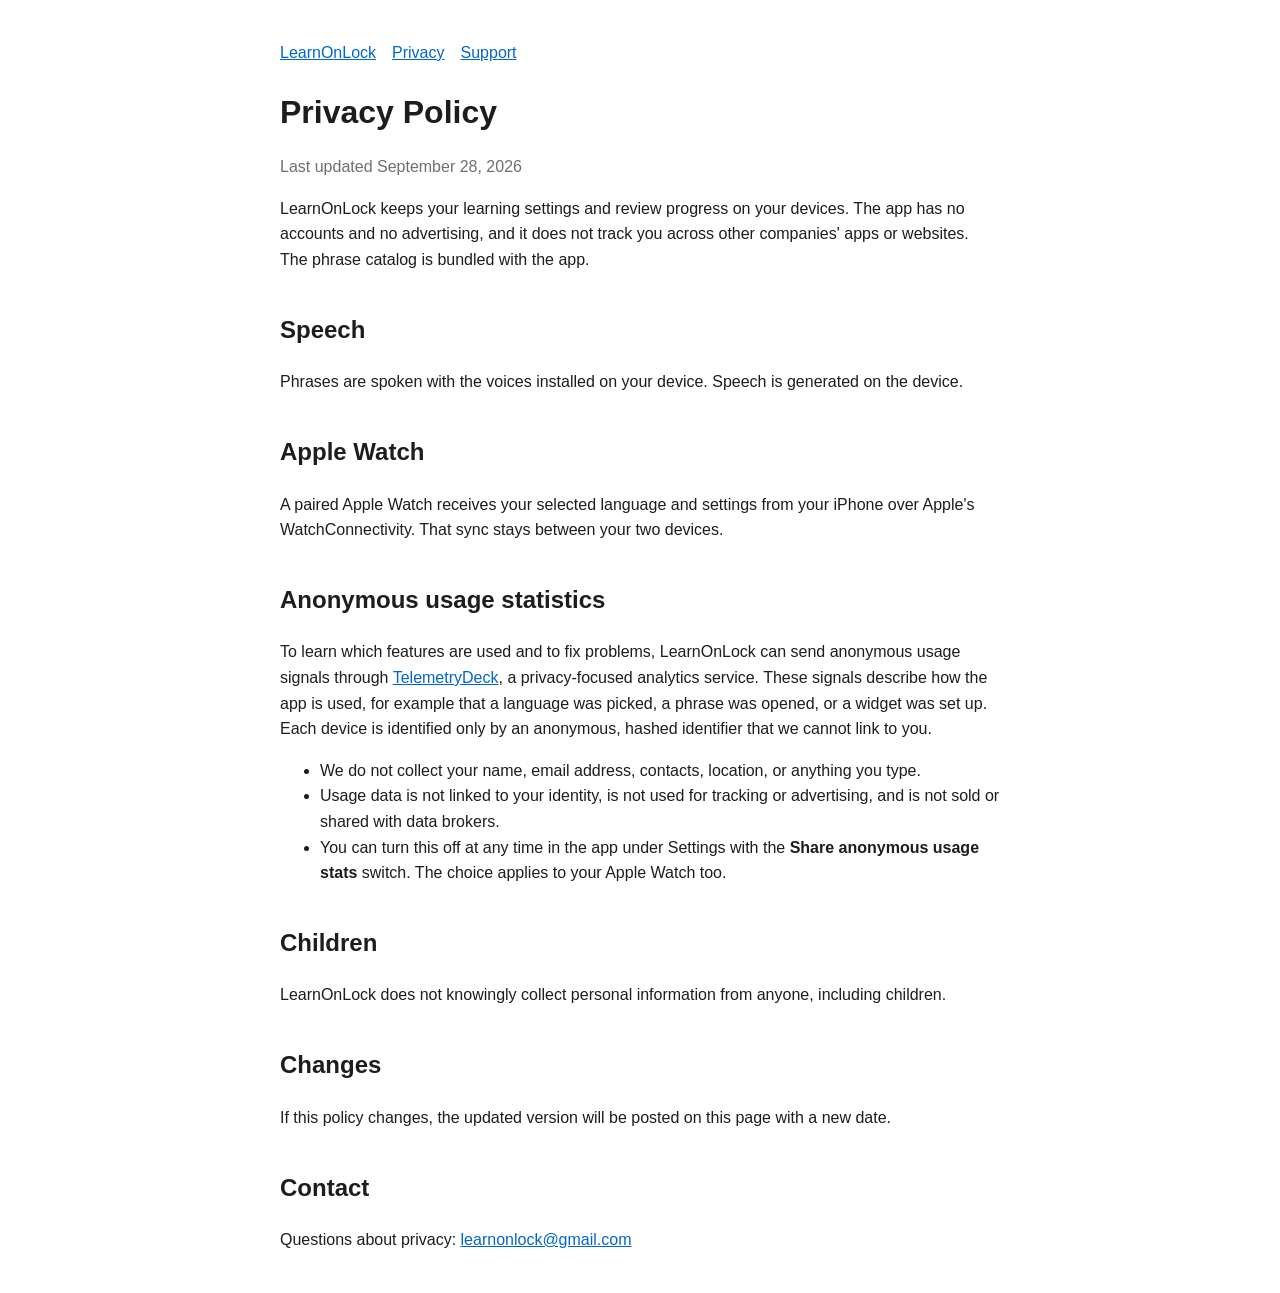
==== privacy.html @ d5e1ac42 "Privacy and support pages for LearnOnLock" ====
<!doctype html><html lang="en"><head><meta charset="utf-8"><meta name="viewport" content="width=device-width,initial-scale=1"><title>LearnOnLock Privacy Policy</title><link rel="stylesheet" href="style.css"></head><body>
<nav><a href="index.html">LearnOnLock</a><a href="privacy.html">Privacy</a><a href="support.html">Support</a></nav>
<h1>Privacy Policy</h1><p class="muted">Last updated September 28, 2026</p>
<p>LearnOnLock keeps your learning settings and review progress on your devices. The app has no accounts and no advertising, and it does not track you across other companies' apps or websites. The phrase catalog is bundled with the app.</p>
<h2>Speech</h2><p>Phrases are spoken with the voices installed on your device. Speech is generated on the device.</p>
<h2>Apple Watch</h2><p>A paired Apple Watch receives your selected language and settings from your iPhone over Apple's WatchConnectivity. That sync stays between your two devices.</p>
<h2>Anonymous usage statistics</h2><p>To learn which features are used and to fix problems, LearnOnLock can send anonymous usage signals through <a href="https://telemetrydeck.com/privacy/">TelemetryDeck</a>, a privacy-focused analytics service. These signals describe how the app is used, for example that a language was picked, a phrase was opened, or a widget was set up. Each device is identified only by an anonymous, hashed identifier that we cannot link to you.</p>
<ul><li>We do not collect your name, email address, contacts, location, or anything you type.</li><li>Usage data is not linked to your identity, is not used for tracking or advertising, and is not sold or shared with data brokers.</li><li>You can turn this off at any time in the app under Settings with the <strong>Share anonymous usage stats</strong> switch. The choice applies to your Apple Watch too.</li></ul>
<h2>Children</h2><p>LearnOnLock does not knowingly collect personal information from anyone, including children.</p>
<h2>Changes</h2><p>If this policy changes, the updated version will be posted on this page with a new date.</p>
<h2>Contact</h2><p>Questions about privacy: <a href="mailto:learnonlock@gmail.com">learnonlock@gmail.com</a></p>
</body></html>
---- style.css ----
body{font-family:-apple-system,BlinkMacSystemFont,"Segoe UI",Helvetica,Arial,sans-serif;max-width:720px;margin:40px auto;padding:0 20px;line-height:1.6;color:#1d1d1f}
h1{font-size:2em;margin-bottom:.2em}h2{margin-top:1.6em}a{color:#0066cc}.muted{color:#6e6e73}
nav a{margin-right:16px}
@media (prefers-color-scheme:dark){body{background:#000;color:#f5f5f7}a{color:#2997ff}.muted{color:#a1a1a6}}
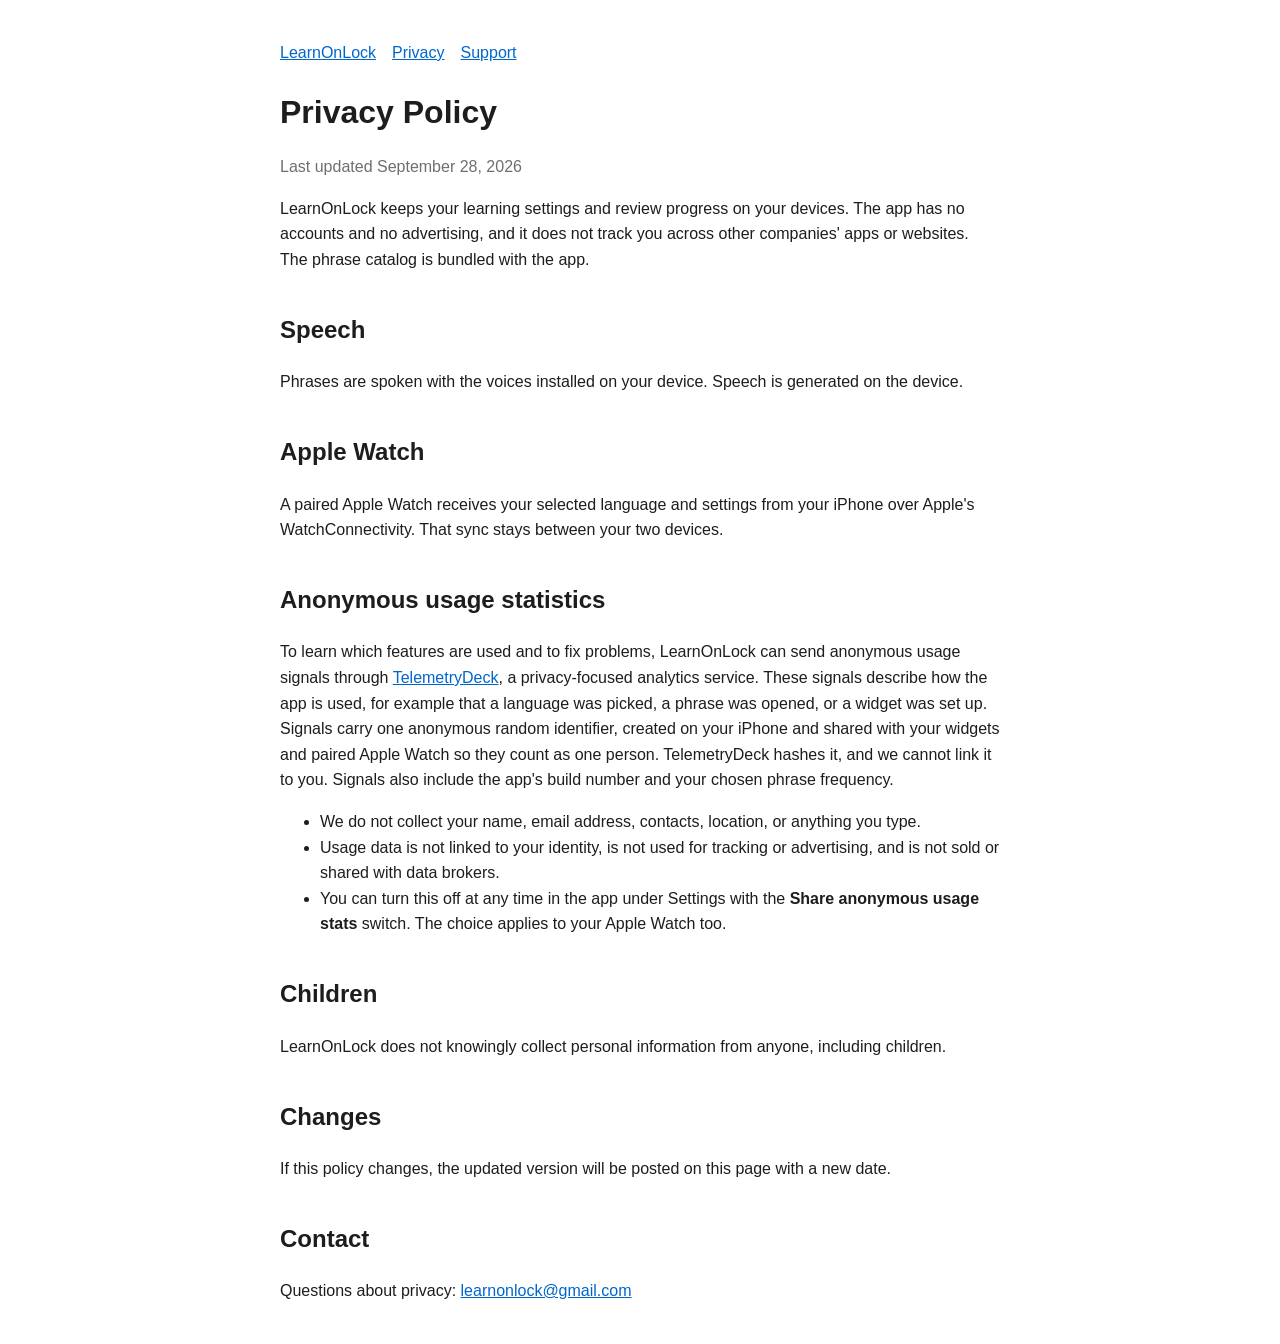
==== commit 5fa9d0b4: "Describe the shared anonymous identifier" ====
--- a/privacy.html
+++ b/privacy.html
@@ -4,7 +4,7 @@
 <p>LearnOnLock keeps your learning settings and review progress on your devices. The app has no accounts and no advertising, and it does not track you across other companies' apps or websites. The phrase catalog is bundled with the app.</p>
 <h2>Speech</h2><p>Phrases are spoken with the voices installed on your device. Speech is generated on the device.</p>
 <h2>Apple Watch</h2><p>A paired Apple Watch receives your selected language and settings from your iPhone over Apple's WatchConnectivity. That sync stays between your two devices.</p>
-<h2>Anonymous usage statistics</h2><p>To learn which features are used and to fix problems, LearnOnLock can send anonymous usage signals through <a href="https://telemetrydeck.com/privacy/">TelemetryDeck</a>, a privacy-focused analytics service. These signals describe how the app is used, for example that a language was picked, a phrase was opened, or a widget was set up. Each device is identified only by an anonymous, hashed identifier that we cannot link to you.</p>
+<h2>Anonymous usage statistics</h2><p>To learn which features are used and to fix problems, LearnOnLock can send anonymous usage signals through <a href="https://telemetrydeck.com/privacy/">TelemetryDeck</a>, a privacy-focused analytics service. These signals describe how the app is used, for example that a language was picked, a phrase was opened, or a widget was set up. Signals carry one anonymous random identifier, created on your iPhone and shared with your widgets and paired Apple Watch so they count as one person. TelemetryDeck hashes it, and we cannot link it to you. Signals also include the app's build number and your chosen phrase frequency.</p>
 <ul><li>We do not collect your name, email address, contacts, location, or anything you type.</li><li>Usage data is not linked to your identity, is not used for tracking or advertising, and is not sold or shared with data brokers.</li><li>You can turn this off at any time in the app under Settings with the <strong>Share anonymous usage stats</strong> switch. The choice applies to your Apple Watch too.</li></ul>
 <h2>Children</h2><p>LearnOnLock does not knowingly collect personal information from anyone, including children.</p>
 <h2>Changes</h2><p>If this policy changes, the updated version will be posted on this page with a new date.</p>
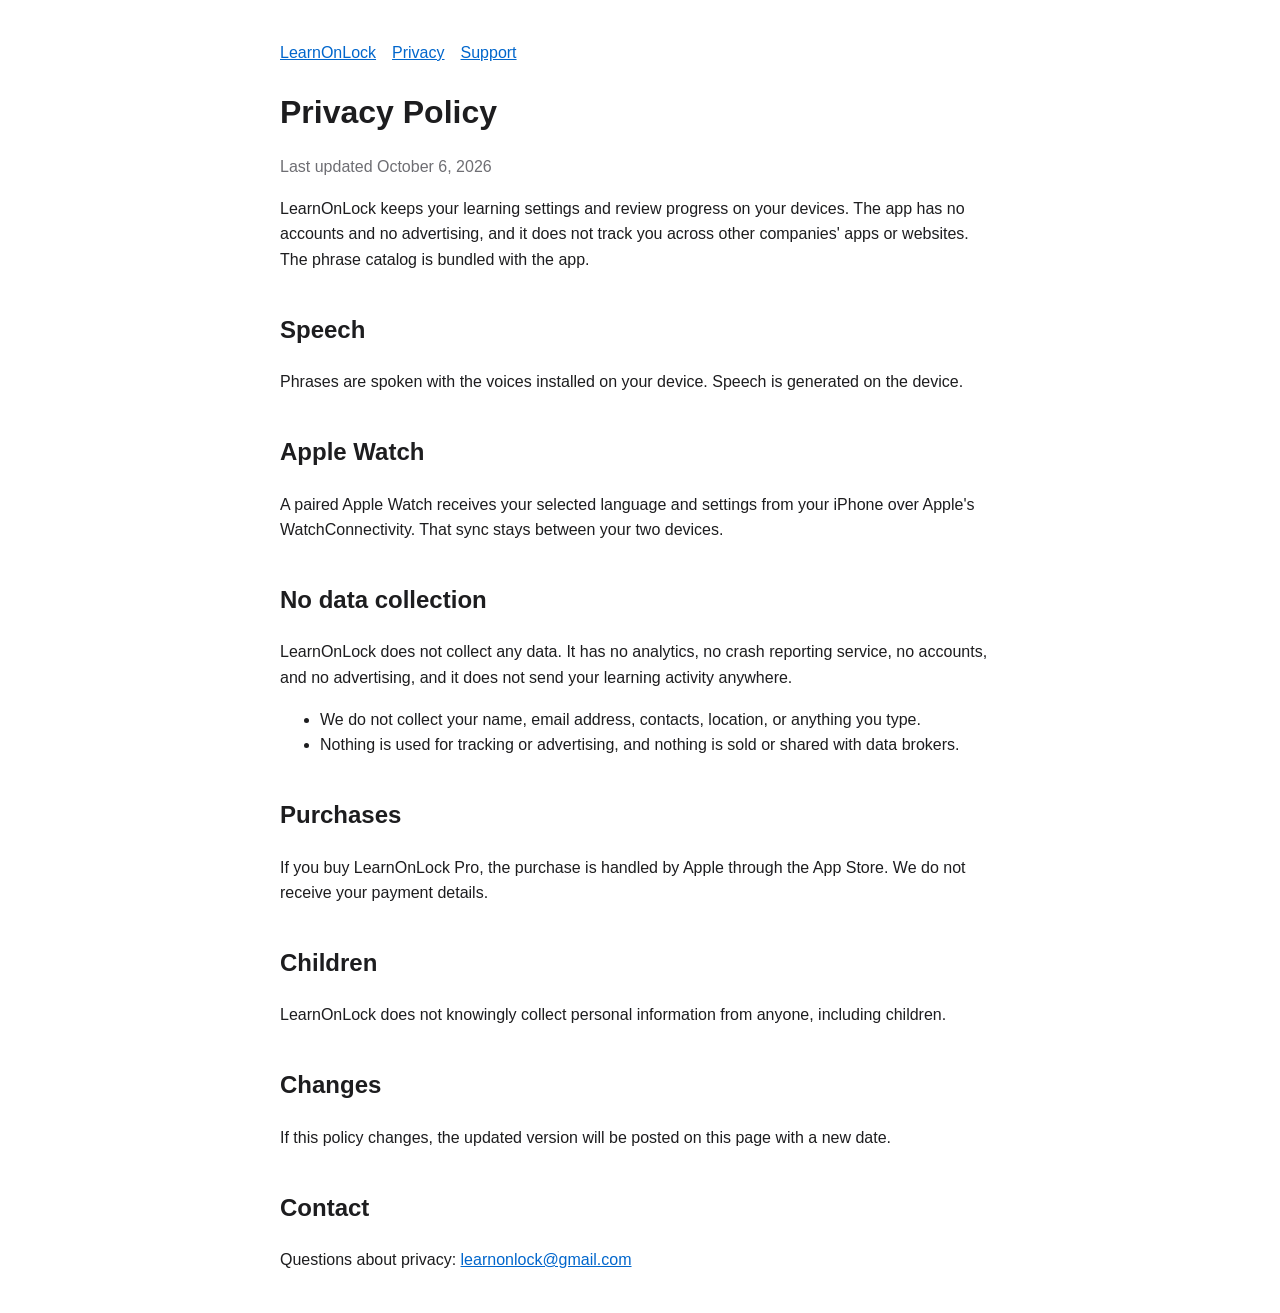
==== commit 02cb1f2d: "Privacy policy: no data collected (TelemetryDeck removed)" ====
--- a/privacy.html
+++ b/privacy.html
@@ -1,11 +1,12 @@
 <!doctype html><html lang="en"><head><meta charset="utf-8"><meta name="viewport" content="width=device-width,initial-scale=1"><title>LearnOnLock Privacy Policy</title><link rel="stylesheet" href="style.css"></head><body>
-<nav><a href="index.html">LearnOnLock</a><a href="privacy.html">Privacy</a><a href="support.html">Support</a></nav>
-<h1>Privacy Policy</h1><p class="muted">Last updated September 28, 2026</p>
+<nav><a href="/">LearnOnLock</a><a href="privacy.html">Privacy</a><a href="support.html">Support</a></nav>
+<h1>Privacy Policy</h1><p class="muted">Last updated October 6, 2026</p>
 <p>LearnOnLock keeps your learning settings and review progress on your devices. The app has no accounts and no advertising, and it does not track you across other companies' apps or websites. The phrase catalog is bundled with the app.</p>
 <h2>Speech</h2><p>Phrases are spoken with the voices installed on your device. Speech is generated on the device.</p>
 <h2>Apple Watch</h2><p>A paired Apple Watch receives your selected language and settings from your iPhone over Apple's WatchConnectivity. That sync stays between your two devices.</p>
-<h2>Anonymous usage statistics</h2><p>To learn which features are used and to fix problems, LearnOnLock can send anonymous usage signals through <a href="https://telemetrydeck.com/privacy/">TelemetryDeck</a>, a privacy-focused analytics service. These signals describe how the app is used, for example that a language was picked, a phrase was opened, or a widget was set up. Signals carry one anonymous random identifier, created on your iPhone and shared with your widgets and paired Apple Watch so they count as one person. TelemetryDeck hashes it, and we cannot link it to you. Signals also include the app's build number and your chosen phrase frequency.</p>
-<ul><li>We do not collect your name, email address, contacts, location, or anything you type.</li><li>Usage data is not linked to your identity, is not used for tracking or advertising, and is not sold or shared with data brokers.</li><li>You can turn this off at any time in the app under Settings with the <strong>Share anonymous usage stats</strong> switch. The choice applies to your Apple Watch too.</li></ul>
+<h2>No data collection</h2><p>LearnOnLock does not collect any data. It has no analytics, no crash reporting service, no accounts, and no advertising, and it does not send your learning activity anywhere.</p>
+<ul><li>We do not collect your name, email address, contacts, location, or anything you type.</li><li>Nothing is used for tracking or advertising, and nothing is sold or shared with data brokers.</li></ul>
+<h2>Purchases</h2><p>If you buy LearnOnLock Pro, the purchase is handled by Apple through the App Store. We do not receive your payment details.</p>
 <h2>Children</h2><p>LearnOnLock does not knowingly collect personal information from anyone, including children.</p>
 <h2>Changes</h2><p>If this policy changes, the updated version will be posted on this page with a new date.</p>
 <h2>Contact</h2><p>Questions about privacy: <a href="mailto:learnonlock@gmail.com">learnonlock@gmail.com</a></p>
